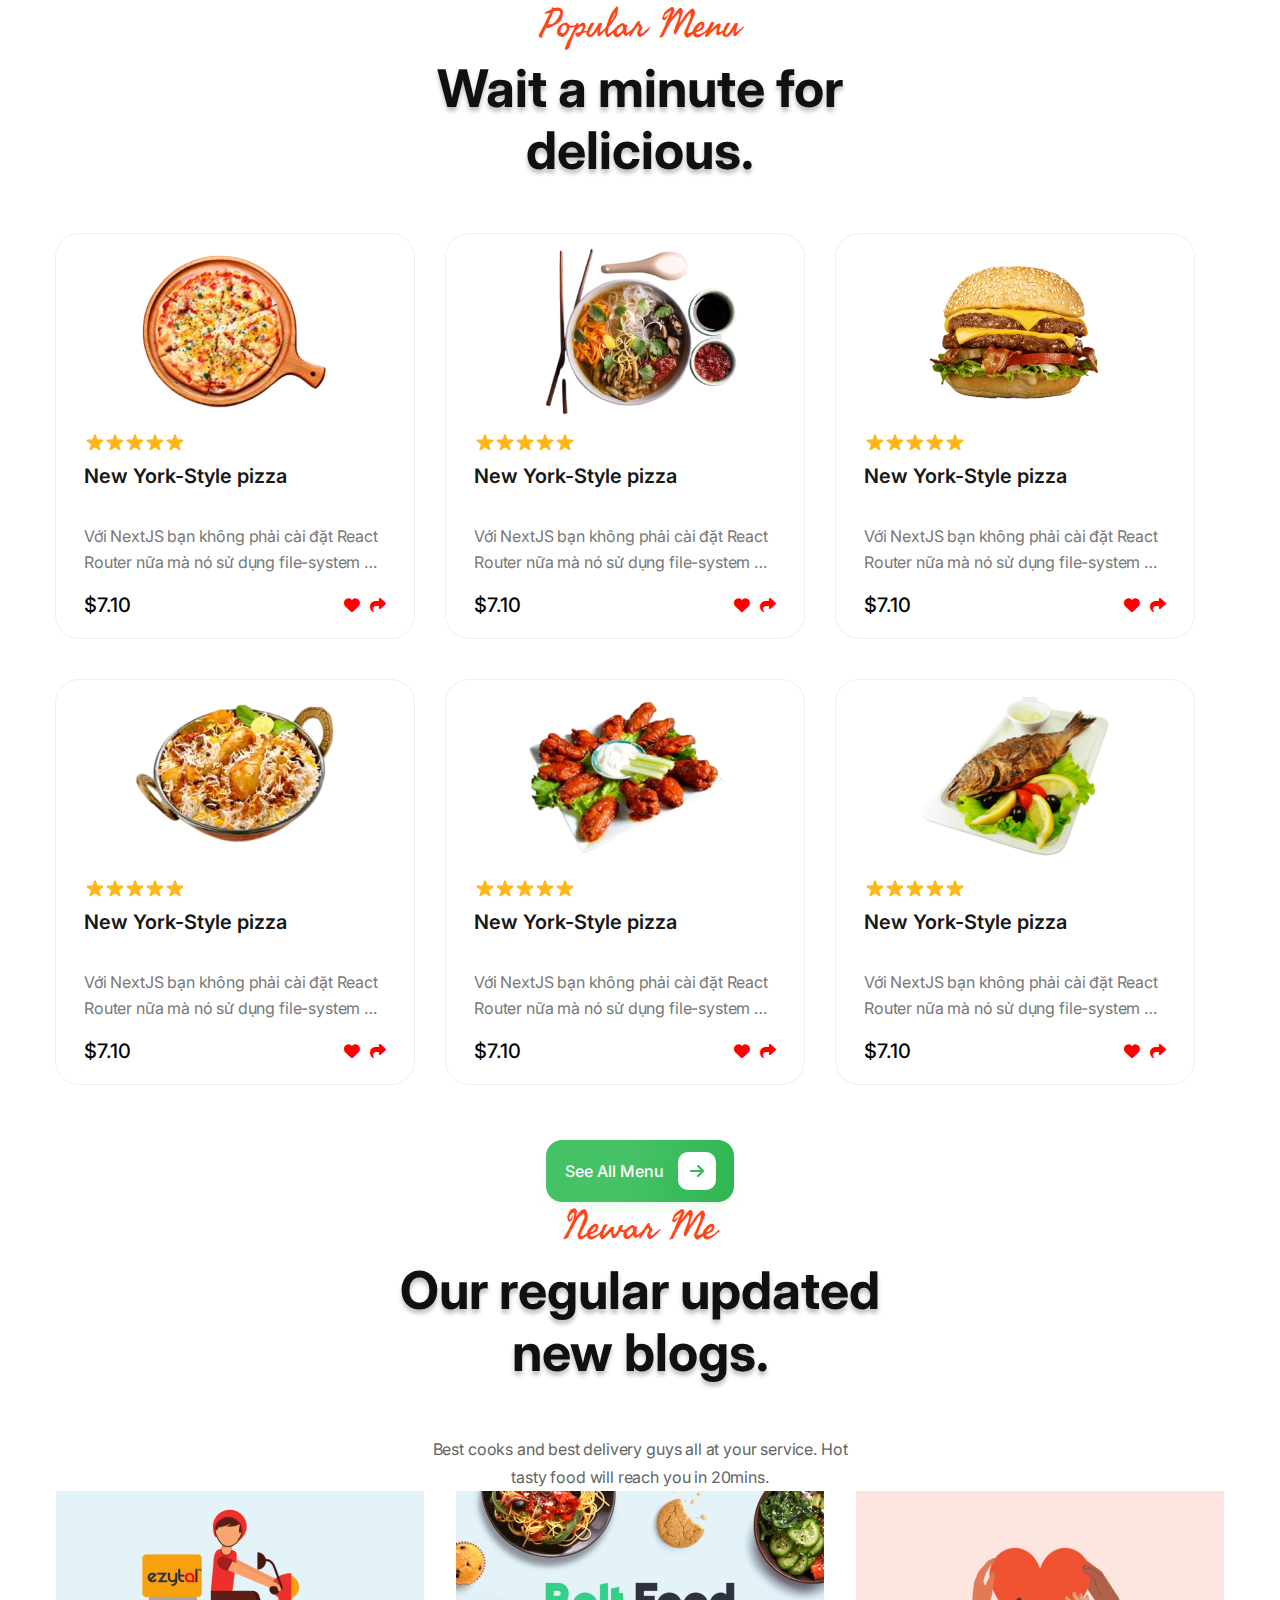
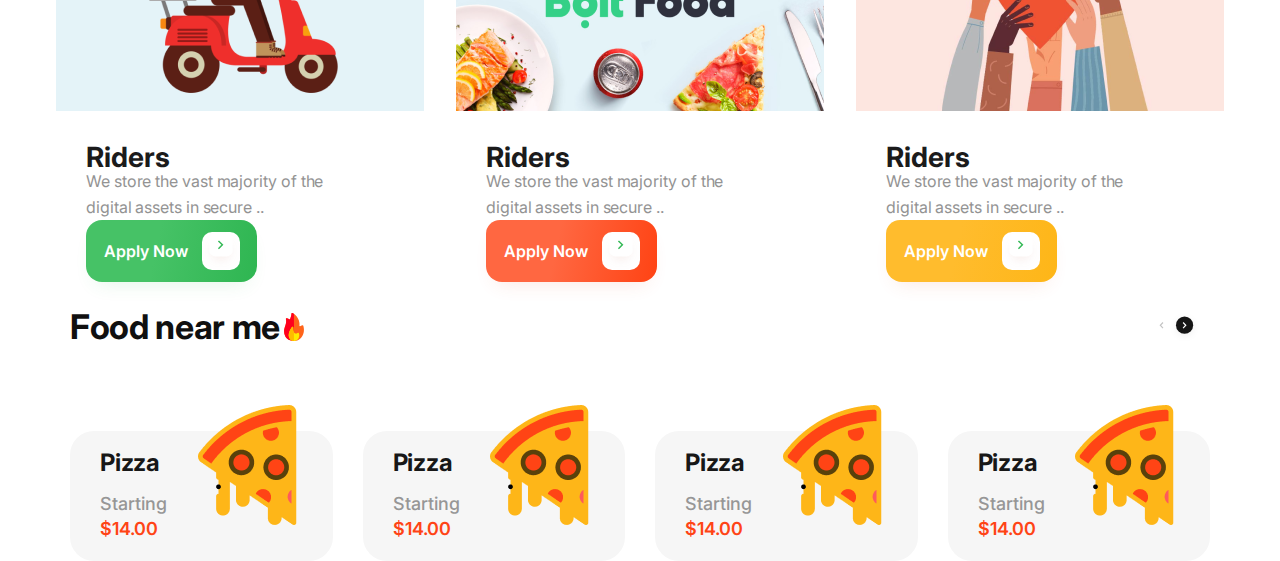
==== index.html @ 6f18914d "add" ====
<!DOCTYPE html>
<html lang="en">

<head>
  <meta charset="UTF-8">
  <meta name="viewport" content="width=device-width, initial-scale=1.0">
  <link rel="stylesheet" href="./assets/styles/resertCSS.css">
  <link rel="preconnect" href="https://fonts.googleapis.com">
  <link rel="preconnect" href="https://fonts.gstatic.com" crossorigin>
  <link href="https://fonts.googleapis.com/css2?family=Inter:wght@400;500;600&family=Seaweed+Script&display=swap"
    rel="stylesheet">

  <link rel="stylesheet" href="https://cdnjs.cloudflare.com/ajax/libs/font-awesome/6.4.2/css/all.min.css">

  <link rel="stylesheet" href="./assets/styles/FoodWeb.css">
  <link rel="stylesheet" href="./assets/styles/FoodWeb--Responsive.css">
  <link rel="stylesheet" href="./assets/styles/FoodService.css">
  <link rel="stylesheet" href="./assets/styles/FoodService--Responsive.css">

  <!-- <link href="https://cdn.jsdelivr.net/npm/bootstrap@5.3.2/dist/css/bootstrap.min.css" rel="stylesheet" integrity="sha384-T3c6CoIi6uLrA9TneNEoa7RxnatzjcDSCmG1MXxSR1GAsXEV/Dwwykc2MPK8M2HN" crossorigin="anonymous">
<script src="https://cdn.jsdelivr.net/npm/bootstrap@5.3.2/dist/js/bootstrap.bundle.min.js" integrity="sha384-C6RzsynM9kWDrMNeT87bh95OGNyZPhcTNXj1NW7RuBCsyN/o0jlpcV8Qyq46cDfL" crossorigin="anonymous"></script>
   -->

  <title>Food Website</title>
</head>

<body>
  <main>
    <section>
      <div class="container">
        <h3 class="title__sub">Popular Menu</h3>
        <h2 class="title">Wait a minute for delicious.</h2>
        <div class="menu">

          <div class="menu__item">
            <div class="card">
              <div class="card__img">
                <img src="./assets/img/pizza.png" alt="food image">
              </div>

              <div class="card__body">
                <div class="card__rating">
                  <img src="./assets/icon/fivestart.svg" alt="rating star">
                </div>
                <h4 class="card__name">New York-Style pizza</h4>
                <p class="card__description">Với NextJS bạn không phải cài đặt React Router nữa mà nó sử dụng
                  file-system để tạo router. Mỗi folder trong app sẽ là các routes
                </p>
              </div>

              <div class="card__footer">
                <span class="card__price">$7.10</span>
                <span class="card__icons">
                  <i class="fa-solid fa-heart fa-beat" style="color: #ff0000;"></i>
                  <i class="fa-solid fa-share fa-beat" style="color: #ff0000;"></i>
                </span>
              </div>
            </div>
          </div>

          <div class="menu__item">
            <div class="card">
              <div class="card__img">
                <img src="./assets/img/soup.png" alt="food image">
              </div>

              <div class="card__body">
                <div class="card__rating">
                  <img src="./assets/icon/fivestart.svg" alt="rating star">
                </div>
                <h4 class="card__name">New York-Style pizza</h4>
                <p class="card__description">Với NextJS bạn không phải cài đặt React Router nữa mà nó sử dụng
                  file-system để tạo router. Mỗi folder trong app sẽ là các routes
                </p>
              </div>

              <div class="card__footer">
                <span class="card__price">$7.10</span>
                <span class="card__icons">
                  <i class="fa-solid fa-heart fa-beat" style="color: #ff0000;"></i>
                  <i class="fa-solid fa-share fa-beat" style="color: #ff0000;"></i>
                </span>
              </div>
            </div>
          </div>

          <div class="menu__item">
            <div class="card">
              <div class="card__img">
                <img src="./assets/img/hamburgerger.png" alt="food image">
              </div>

              <div class="card__body">
                <div class="card__rating">
                  <img src="./assets/icon/fivestart.svg" alt="rating star">
                </div>
                <h4 class="card__name">New York-Style pizza</h4>
                <p class="card__description">Với NextJS bạn không phải cài đặt React Router nữa mà nó sử dụng
                  file-system để tạo router. Mỗi folder trong app sẽ là các routes
                </p>
              </div>

              <div class="card__footer">
                <span class="card__price">$7.10</span>
                <span class="card__icons">
                  <i class="fa-solid fa-heart fa-beat" style="color: #ff0000;"></i>
                  <i class="fa-solid fa-share fa-beat" style="color: #ff0000;"></i>
                </span>
              </div>
            </div>
          </div>

          <div class="menu__item">
            <div class="card">
              <div class="card__img">
                <img src="./assets/img/indiaFood.png" alt="food image">
              </div>

              <div class="card__body">
                <div class="card__rating">
                  <img src="./assets/icon/fivestart.svg" alt="rating star">
                </div>
                <h4 class="card__name">New York-Style pizza</h4>
                <p class="card__description">Với NextJS bạn không phải cài đặt React Router nữa mà nó sử dụng
                  file-system để tạo router. Mỗi folder trong app sẽ là các routes
                </p>
              </div>

              <div class="card__footer">
                <span class="card__price">$7.10</span>
                <span class="card__icons">
                  <i class="fa-solid fa-heart fa-beat" style="color: #ff0000;"></i>
                  <i class="fa-solid fa-share fa-beat" style="color: #ff0000;"></i>
                </span>
              </div>
            </div>
          </div>

          <div class="menu__item">
            <div class="card">
              <div class="card__img">
                <img src="./assets/img/chiken.png" alt="food image">
              </div>

              <div class="card__body">
                <div class="card__rating">
                  <img src="./assets/icon/fivestart.svg" alt="rating star">
                </div>
                <h4 class="card__name">New York-Style pizza</h4>
                <p class="card__description">Với NextJS bạn không phải cài đặt React Router nữa mà nó sử dụng
                  file-system để tạo router. Mỗi folder trong app sẽ là các routes
                </p>
              </div>

              <div class="card__footer">
                <span class="card__price">$7.10</span>
                <span class="card__icons">
                  <i class="fa-solid fa-heart fa-beat" style="color: #ff0000;"></i>
                  <i class="fa-solid fa-share fa-beat" style="color: #ff0000;"></i>
                </span>
              </div>
            </div>
          </div>

          <div class="menu__item">
            <div class="card">
              <div class="card__img">
                <img src="./assets/img/fish.png" alt="food image">
              </div>

              <div class="card__body">
                <div class="card__rating">
                  <img src="./assets/icon/fivestart.svg" alt="rating star">
                </div>
                <h4 class="card__name">New York-Style pizza</h4>
                <p class="card__description">Với NextJS bạn không phải cài đặt React Router nữa mà nó sử dụng
                  file-system để tạo router. Mỗi folder trong app sẽ là các routes
                </p>
              </div>

              <div class="card__footer">
                <span class="card__price">$7.10</span>
                <span class="card__icons">
                  <i class="fa-solid fa-heart fa-beat" style="color: #ff0000;"></i>
                  <i class="fa-solid fa-share fa-beat" style="color: #ff0000;"></i>
                </span>
              </div>
            </div>
          </div>

          <!-- <div class="menu__item">
            <div class="card">
              <div class="card__img">
                <img src="./assets/img/fish.png" alt="food image">
              </div>

              <div class="card__body">
                <div class="card__rating">
                  <img src="./assets/icon/fivestart.svg" alt="rating star">
                </div>
                <h4 class="card__name">New York-Style pizza</h4>
                <p class="card__description">Với NextJS bạn không phải cài đặt React Router nữa mà nó sử dụng
                  file-system để tạo router. Mỗi folder trong app sẽ là các routes
                </p>
              </div>

              <div class="card__footer">
                <span class="card__price">$7.10</span>
                <span class="card__icons">
                  <i class="fa-solid fa-heart fa-beat" style="color: #ff0000;"></i>
                  <i class="fa-solid fa-share fa-beat" style="color: #ff0000;"></i>
                </span>
              </div>
            </div>
          </div> -->

        </div>

        <button class="see-more">
          <span class="see-more__title">See All Menu</span>

          <i class="fa-solid fa-arrow-right see-more__icon"></i>
        </button>
      </div>
    </section>
  </main>

  <main>
    <section>
      <div class="container">
          <h3 class="title__sub">Newar Me</h3>
          <h2 class="title">Our regular updated new blogs.</h2>
          <h4 class="title__info">Best cooks and best delivery guys all at your service. Hot tasty food will reach you in 20mins.</h4>


          <div class="containerBox">
        <div class="box">
            <img class="box--img" src="./assets/img/shipper.png" alt="image">
            

            <div class="box--info">
            <div class="box--title">
                <p>Riders</p>
            </div>

            <div class="box--titleSub">
                <p>We store the vast majority of the digital assets in secure ..</p>
            </div>

            <button class="btn btn ">
                <span class="btn--title">Apply Now</span>

                <img class="btn--img" src="./assets/icon/arowRight.svg" alt="icons">
            </button>
          </div>
        </div>
        <div class="box">
            <img class="box--img" src="./assets/img/BoltFood.png" alt="image">
            
            
            <div class="box--title">
                <p>Riders</p>
            </div>

            <div class="box--titleSub">
                <p>We store the vast majority of the digital assets in secure ..</p>
            </div>

            <button class="btn btn--red ">
                <span class="btn--title">Apply Now</span>

                <img class="btn--img" src="./assets/icon/arowRight.svg" alt="icons">
            </button>
        </div>
        <div class="box">
            <img class="box--img" src="./assets/img/community.png" alt="image">
            
            <div class="box--title">
                <p>Riders</p>
            </div>

            <div class="box--titleSub">
                <p>We store the vast majority of the digital assets in secure ..</p>
            </div>

            <button class="btn btn--yellow ">
                <span class="btn--title">Apply Now</span>

                <img class="btn--img" src="./assets/icon/arowRight.svg" alt="icons">
            </button>

           
            
        </div>
      </div>
      </div>
  </section>

 </main>

  <main>
    <section class="order">
      <div class="order__top">
        <div class="topInfo">

          <h3>Food near me</h3>

          <img src="./assets/icon/fire.svg" alt="icon">
        </div>

        <img src="./assets/icon/leftrightbutton.svg" alt="icon">

      </div>

      <div class="order__bot">

        <div class="boxFood">
          

            <div class="boxFood__content">
              <h5>Pizza</h5>

            <div class="content__sub">

              <p>Starting</p>
              <p class="price">$14.00</p>

            </div>

            </div> 
            
            <div class="boxFood__img">
              <img src="./assets/img/FOOD.png" alt="FImg">
            </div>

          

        </div>
        <div class="boxFood">
          

            <div class="boxFood__content">
              <h5>Pizza</h5>

            <div class="content__sub">

              <p>Starting</p>
              <p class="price">$14.00</p>

            </div>

            </div> 
            
            <div class="boxFood__img">
              <img src="./assets/img/FOOD.png" alt="FImg">
            </div>

          

        </div>
        <div class="boxFood">
          

            <div class="boxFood__content">
              <h5>Pizza</h5>

            <div class="content__sub">

              <p>Starting</p>
              <p class="price">$14.00</p>

            </div>

            </div> 
            
            <div class="boxFood__img">
              <img src="./assets/img/FOOD.png" alt="FImg">
            </div>

          

        </div>
        <div class="boxFood">
          

            <div class="boxFood__content">
              <h5>Pizza</h5>

            <div class="content__sub">

              <p>Starting</p>
              <p class="price">$14.00</p>

            </div>

            </div> 
            
            <div class="boxFood__img">
              <img src="./assets/img/FOOD.png" alt="FImg">
            </div>

          

        </div>

      </div>

    </section>

  </main>

</body>

</html>
---- assets/styles/resertCSS.css ----
*{ 
  margin: 0;
  padding: 0;
  border: 0;
  box-sizing: border-box;
  font-size: 100%;   
  transition: all 0.2s linear; 
 }

ol, ul {
  list-style: none;
}

a{
  text-decoration: none; 
  color: white;
}
---- assets/styles/FoodWeb.css ----
html {
    font-family: 'Inter', sans-serif;
    font-size: 16px;
  }
  
  .container {
    max-width: 1170px;
    margin: auto;
  }
  
  .title__sub {
    color: #FF4415;
    text-align: center;
    font-family: 'Seaweed Script', cursive;
    font-size: 40px;
    font-style: normal;
    font-weight: 400;
    line-height: 125%;
  }
  
  .title {
    margin: auto;
    max-width: 590px;
    color: #101010;
    text-align: center;
    text-shadow: 0px 4px 4px rgba(0, 0, 0, 0.25);
    font-size: 3.25rem;
    font-style: normal;
    font-weight: 700;
    line-height: 120%;
    margin-top: 8px;
    margin-bottom: 50px;
  }
  
  .menu {
    width: 100%;
    display: flex;
    justify-content: center;
    flex-wrap: wrap;
    margin: -20px -15px;
  }
  
  .menu__item {
    width: calc((100% / 3) - 30px);
    min-width: 300px;
    margin: 20px 15px;
  }
  
  .card {
    width: 100%;
    display: flex;
    flex-direction: column;
    align-items: center;
    padding: 21px 28px;
    padding-top: 0;
    border-radius: 24px;
    border: 1.2px solid #EFEFEF;
    background: #FFF;
    box-sizing: border-box;
  }
  
  .card__img {
    width: 321px;
    height: 198px;
    display: flex;
    justify-content: center;
    align-items: center;
  }

  .card__img >img {
    object-fit: cover;
  }
  
  .card__body {
    width: 100%;
  }
  
  .card__rating {
    height: 22px;
  }
  
  .card__rating > img {
    height: 100%;
  }
  
  .card__name {
    margin-top: 10px;
    margin-bottom: 12px;
    color: #181818;
    font-size: 20px;
    font-style: normal;
    font-weight: 600;
    line-height: 120%;
    height: 48px;
    overflow: hidden;
    display: -webkit-box;
    -webkit-line-clamp: 2;
    -webkit-box-orient: vertical;
  }
  
  .card__description {
    color: #787878;
    font-family: Inter;
    font-size: 16px;
    font-style: normal;
    font-weight: 400;
    line-height: 162.5%;
    letter-spacing: -0.16px;
    height: 52px;
    overflow: hidden;
    display: -webkit-box;
    -webkit-line-clamp: 2;
    -webkit-box-orient: vertical;
  }
  
  .card__footer {
    display: flex;
    width: 100%;
    align-items: center;
    justify-content: space-between;
    margin-top: 17px;
  }
  
  .card__price {
    color: #060606;
    font-family: Inter;
    font-size: 20px;
    font-style: normal;
    font-weight: 500;
    line-height: normal;
  }
  
  .card__icons {
    display: flex;
    gap: 10px;
  }
  
 
  
  .see-more {
    width: 188px;
    height: 62px;
    border-radius: 16px;
    background: linear-gradient(102deg, #46C266 41.25%, #2FB652 98.64%);
    box-shadow: 0px 10px 20px -10px rgba(58, 186, 90, 0.16);
    display: flex;
    align-items: center;
    justify-content: center;
    gap: 14px;
    border: 0;
    margin: auto;
    margin-top: 55px;
  }
  
  .see-more__title {
    color: #FFF;
    font-family: Inter;
    font-size: 16px;
    font-style: normal;
    font-weight: 500;
    line-height: normal;
  }
  
  .see-more__icon {
    width: 38px;
    height: 38px;
    display: flex;
    justify-content: center;
    align-items: center;
    color: #36BA58;
    background-color: white;
    border-radius: 10px;
  }
---- assets/styles/FoodWeb--Responsive.css ----
@media only screen and (max-width: 992px) {
    .menu__item {
        width: calc((100% / 2) - 30px);
        
    }

    .html {
        font-size: 13px;
    }
}

@media only screen and ( max-width: 768px) {
    .menu__item {
        width: calc((100% / 1) -30px);
        margin: auto;
        
    }
    .html {
        font-size: 8px;
    }
}

@media only screen and ( max-width: 640px) {
    .menu__item {
        width: 100%;
        margin: 0 30px;
    }
    .title {
        font-size: 2rem;
        
    }
}

@media only screen and ( max-width: 480px) {
    .title {
        font-size: 20px;
    }
    .title__sub {
        font-size: 30px;
        line-height: 100%;
    }
    .menu__item {
        margin-bottom: 20px;
    }
}
---- assets/styles/FoodService.css ----
.container .see-more, .container .containerBox .box .btn {
  width: 188px;
  height: 62px;
  border-radius: 16px;
  background: linear-gradient(102deg, #46c266 41.25%, #2fb652 98.64%);
  box-shadow: 0px 10px 20px -10px rgba(58, 186, 90, 0.16);
  display: flex;
  align-items: center;
  justify-content: center;
  gap: 14px;
  border: 0;
  margin: auto;
  margin-top: 55px;
}
.container .see-more__title {
  color: #fff;
  font-family: Inter;
  font-size: 16px;
  font-style: normal;
  font-weight: 500;
  line-height: normal;
}
.container .see-more__icon, .container .containerBox .box .btn--img {
  width: 38px;
  height: 38px;
  display: flex;
  justify-content: center;
  align-items: center;
  color: #36ba58;
  background-color: white;
  border-radius: 10px;
}
.container .title__info {
  width: 452px;
  color: #646464;
  text-align: center;
  font-family: Inter;
  font-size: 16px;
  font-style: normal;
  font-weight: 400;
  line-height: 175%;
  letter-spacing: -0.16px;
  margin: auto;
}
.container .containerBox {
  display: flex;
  flex-wrap: wrap;
  justify-content: center;
  align-items: center;
  gap: 32px;
}
.container .containerBox .box {
  max-width: 1440px;
  margin-top: 70px;
  margin-bottom: 70px;
}
.container .containerBox .box--img {
  width: 368px;
}
.container .containerBox .box--title {
  margin-left: 30px;
  color: #1b1b1b;
  font-family: Inter;
  font-size: 28px;
  font-style: normal;
  font-weight: 700;
  line-height: 78.571%;
  margin-top: 32px;
}
.container .containerBox .box--title p {
  margin: 0;
}
.container .containerBox .box--titleSub {
  width: 270px;
  color: #939393;
  font-family: Inter;
  font-size: 16px;
  font-style: normal;
  font-weight: 400;
  line-height: 26px; /* 162.5% */
  letter-spacing: -0.08px;
  margin-left: 30px;
}
.container .containerBox .box .btn {
  width: 171px;
  margin: 0;
  margin-left: 30px;
}
.container .containerBox .box .btn--red {
  border-radius: 14px 16px 16px 16px;
  background: linear-gradient(102deg, #FF6741 41.25%, #FF4415 98.64%);
  box-shadow: 0px 10px 20px -10px rgba(232, 86, 49, 0.16);
}
.container .containerBox .box .btn--yellow {
  border-radius: 14px 16px 16px 16px;
  background: linear-gradient(102deg, #FFBC2D 41.25%, #FEB618 98.64%);
  box-shadow: 0px 10px 20px -10px rgba(232, 86, 49, 0.16);
}
.container .containerBox .box .btn--title {
  color: #fff;
  font-family: Inter;
  font-size: 16px;
  font-style: normal;
  font-weight: 600;
  line-height: normal;
}
.order {
  max-width: 1170px;
  margin: auto;
}
.order__top {
  display: flex;
  align-items: center;
  justify-content: space-between;
}
.order__top .topInfo {
  display: flex;
  align-items: center;
}
.order__top .topInfo h3 {
  color: #101010;
  font-family: Inter;
  font-size: 34px;
  font-style: normal;
  font-weight: 700;
  line-height: 40px; /* 117.647% */
  letter-spacing: -0.34px;
}
.order__top .topInfo img {
  width: 28px;
  height: 28px;
  flex-shrink: 0;
}
.order__top img {
  width: 68px;
  height: 29px;
  flex-shrink: 0;
}
.order__bot {
  margin-top: 84px;
  display: flex;
  flex-wrap: wrap;
  gap: 30px;
}
.order__bot .boxFood {
  position: relative;
  display: flex;
  background-color: #F6F6F6;
  width: 270px;
  height: 130px;
  flex-shrink: 0;
  border-radius: 24px;
}
.order__bot .boxFood__content {
  padding: 20px 30px;
}
.order__bot .boxFood__content h5 {
  color: #171717;
  font-family: Inter;
  font-size: 24px;
  font-style: normal;
  font-weight: 700;
  line-height: 100%;
  letter-spacing: -0.24px;
}
.order__bot .boxFood__content .content__sub {
  width: 70px;
  margin-top: 16px;
}
.order__bot .boxFood__content .content__sub p {
  color: #969696;
  font-family: Inter;
  font-size: 18px;
  font-style: normal;
  font-weight: 500;
  line-height: 25px; /* 138.889% */
}
.order__bot .boxFood__content .content__sub .price {
  color: #FF4415;
  font-family: Inter;
  font-size: 18px;
  font-style: normal;
  font-weight: 600;
  line-height: 25px;
}
.order__bot .boxFood__img {
  position: absolute;
  bottom: 32px;
  right: 26px;
}/*# sourceMappingURL=FoodService.css.map */
---- assets/styles/FoodService--Responsive.css ----
:root {
    --gap: 30px;
    --number: 1;
  }
@media only screen and (max-width: 1200px)  {
    
    .container .containerBox {
        display: flex;
        justify-content: center;
        align-content: center;
    }
    .menu {
        
        margin: auto;
    }
    .menu__item {
        margin-bottom: 12px;
    }
    
}
@media only screen and (max-width: 992px)  {
    
    .menu {
        
        margin: auto;
    }
    .menu__item {
        margin-bottom: 12px;
    }
}
/* @media only screen and (min-width: 577px) {
    .container .containerBox {
        max-width: 576px;
    }
    .container .containerBox .box {
        margin: 0;
    }
} */



@media only screen and (max-width: 767px) {
    /* body {
        width: 100%;
        margin: auto;
    } */
    .container .containerBox {
        width: 100%;
    }
    .container .containerBox .box--img {
        width: 100%;
    }
    .container .containerBox .box {
        width: 100%;
        margin: 0 30px;
    }
    
}

@media only screen and (max-width: 576px) {
    .order {
        width: 100%;
        
        
    }
    .order__top {
        width: 100%;
        display: flex;
        justify-content: space-around;
        margin-top: 20px;
        
    }
    .order__bot {
        
        margin: 0 30px;
        margin-top: 25px;
    }

    .order__bot .boxFood {
        
        width: calc((100% - (var(--gap) * (var(--number) - 1))) / var(--number));
    }
}

@media only screen and (min-width: 576px) {
    .order {
        max-width: 540px;
        margin-top: 25px;
    }

    
    .order__bot .boxFood {
       
        width: calc((100% - (var(--gap) * (var(--number) - 1))) / var(--number));
    }
}

@media only screen and (min-width: 768px) {
    .container .containerBox .box {
        margin: 0;
    }
    /* question */
    .order {
        max-width: 720px;
    }
    :root {
        --number: 2;
      }
}

@media only screen and (min-width: 992px) {
    
    /* question */
    .order {
        max-width: 960px;
    }
    :root {
        --number: 3;
      }
}
@media only screen and (min-width: 1200px) {
    
    /* question */
    .order {
        max-width: 1140px;
    }
    :root {
        --number: 4;
      }
}
/* xs
<576px	sm
≥576px	md
≥768px	lg
≥992px	xl
≥1200px	xxl
≥1400px */

/* 540px	720px	960px	1140px	1320px */
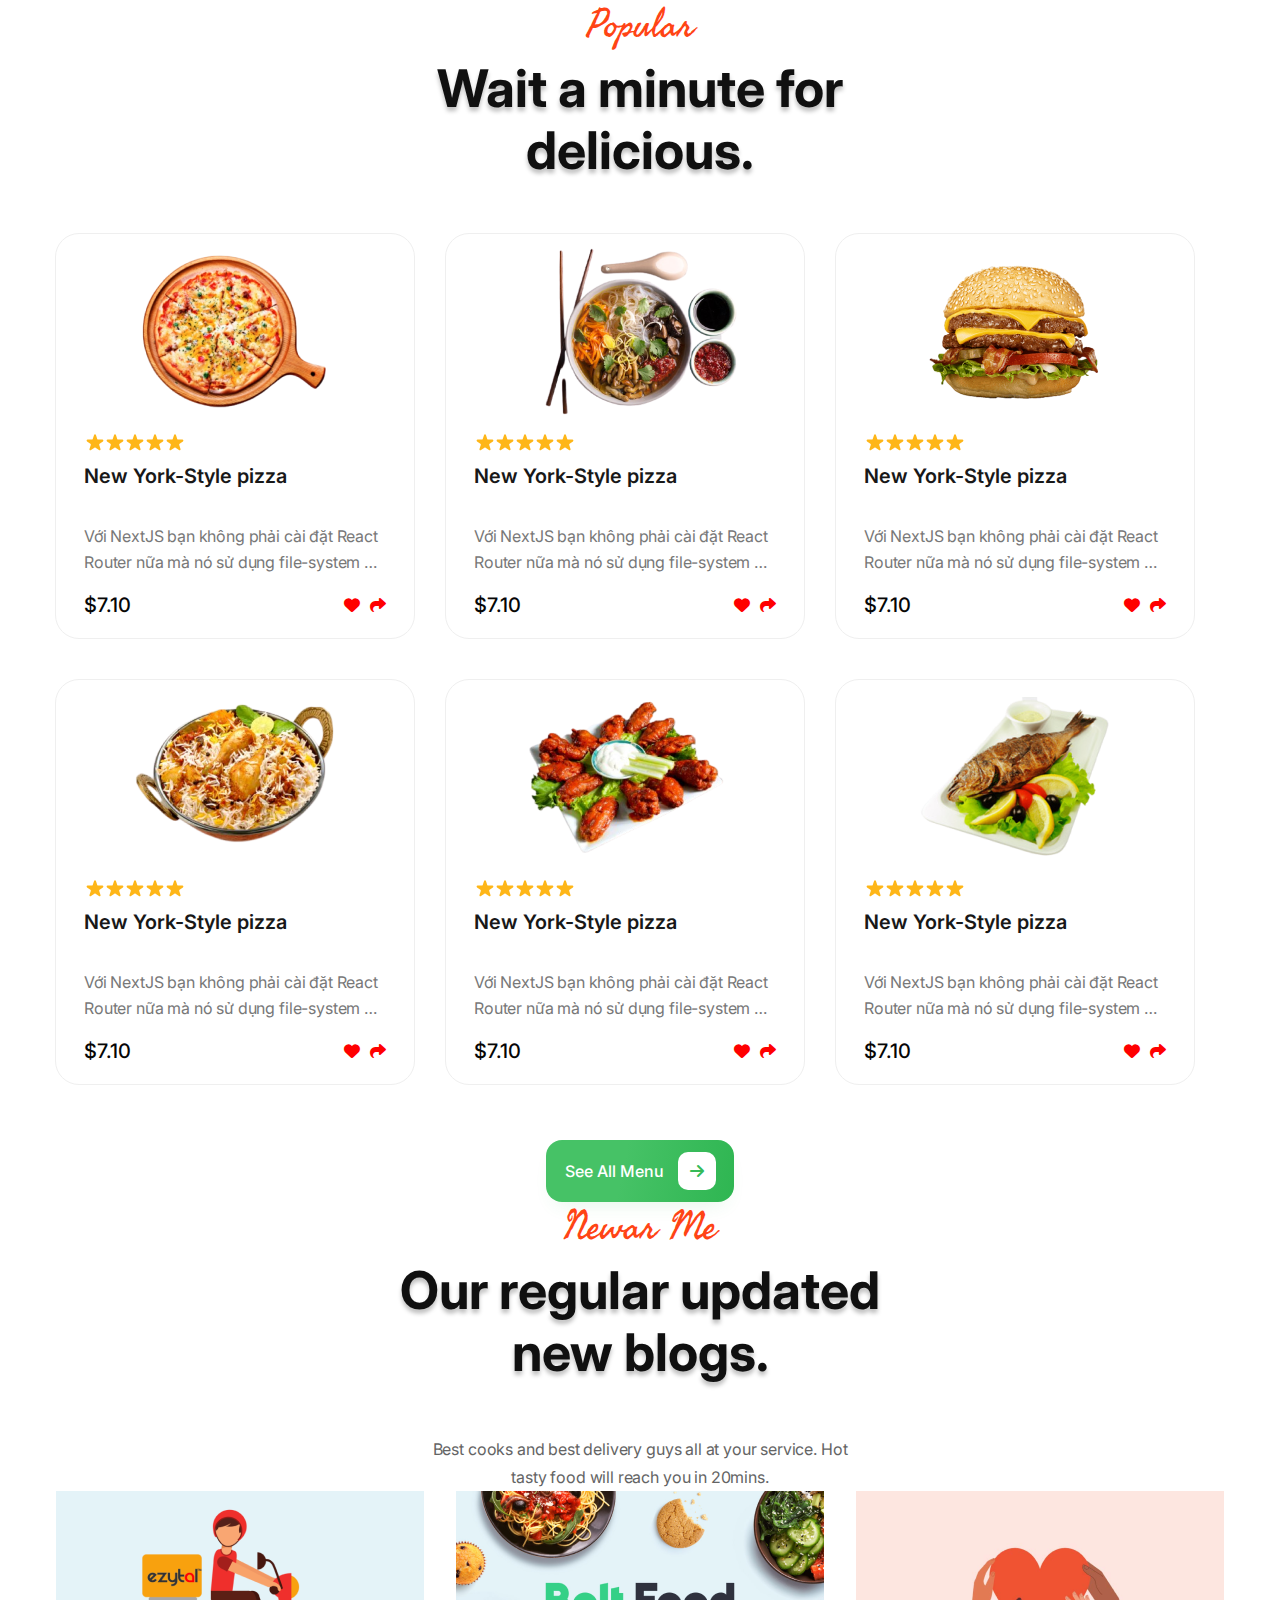
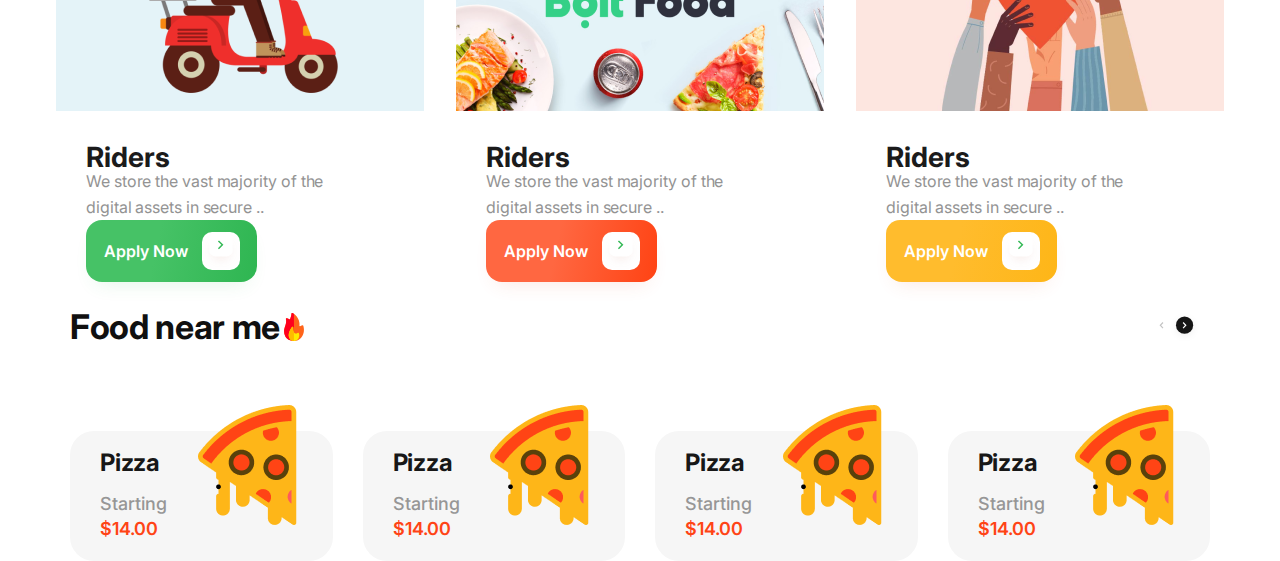
==== commit 765c3f72: "update" ====
--- a/index.html
+++ b/index.html
@@ -28,7 +28,7 @@
   <main>
     <section>
       <div class="container">
-        <h3 class="title__sub">Popular Menu</h3>
+        <h3 class="title__sub">Popular</h3>
         <h2 class="title">Wait a minute for delicious.</h2>
         <div class="menu">
 
